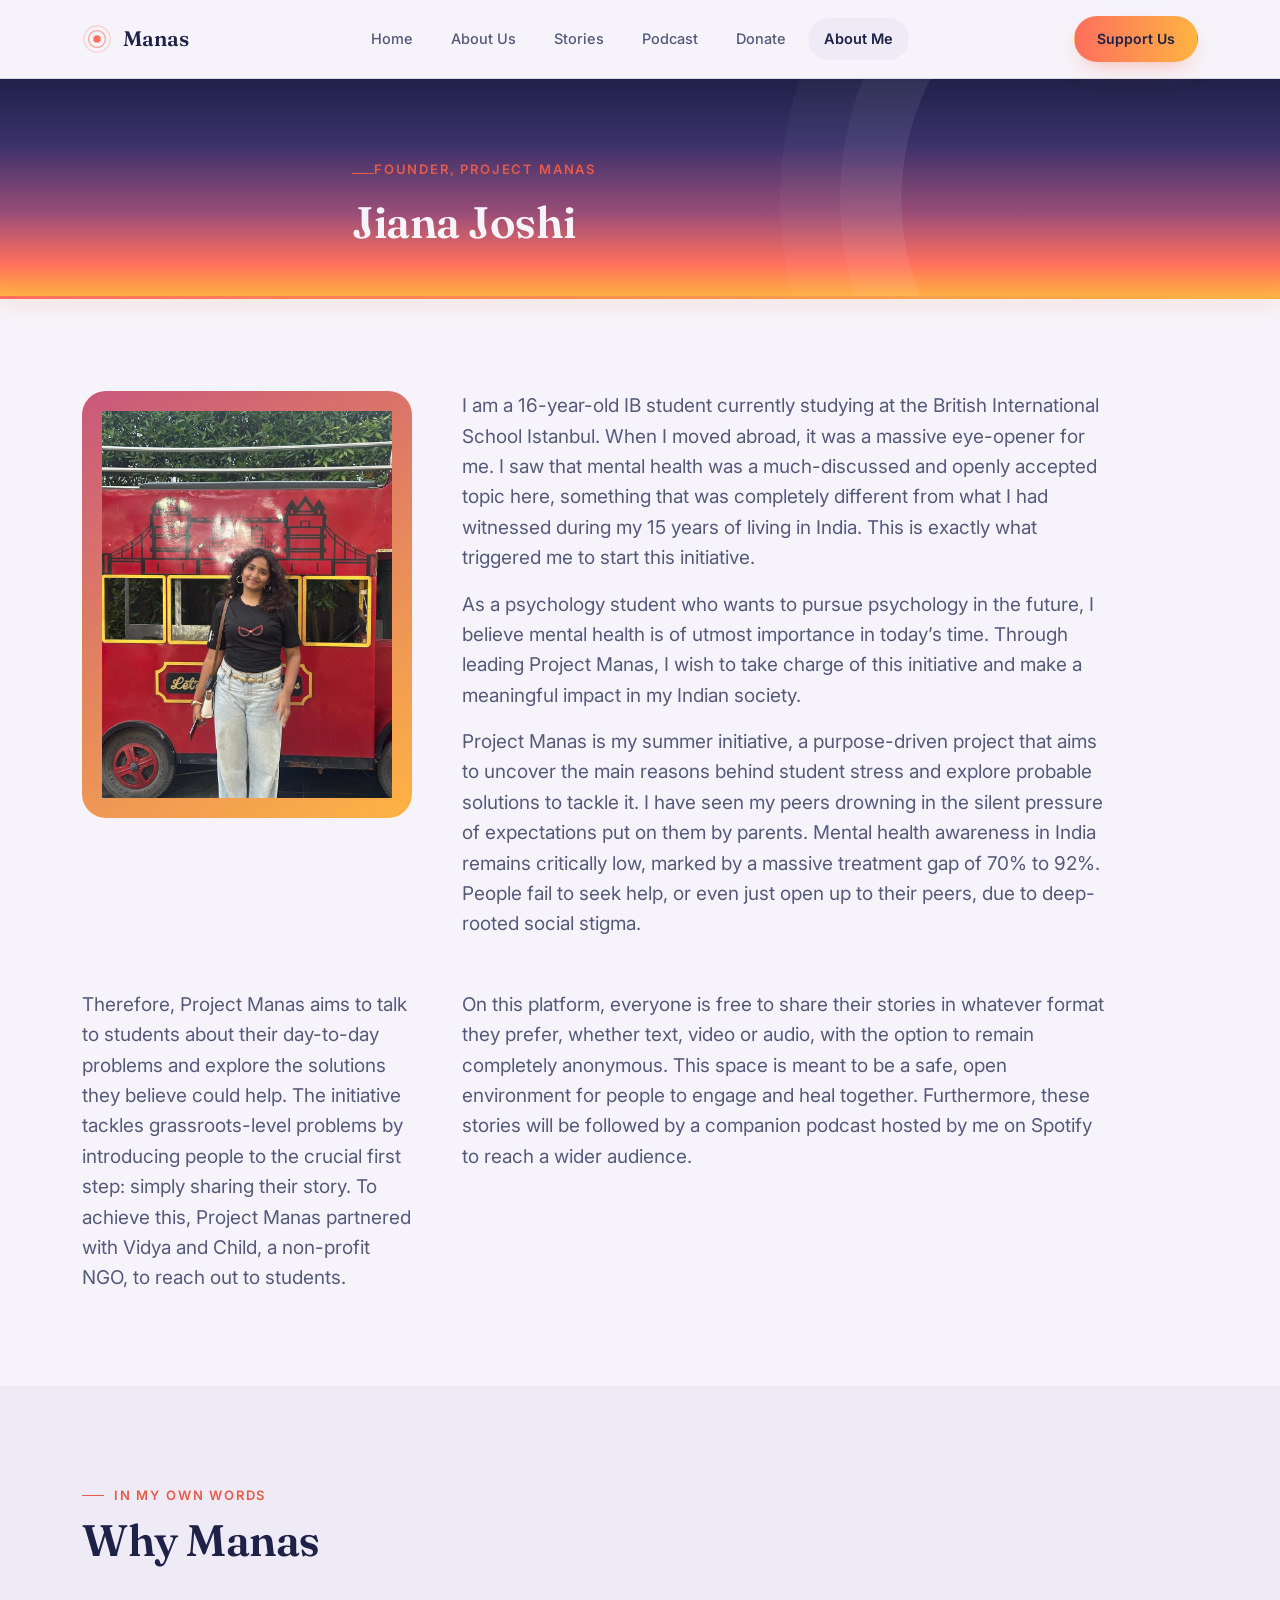
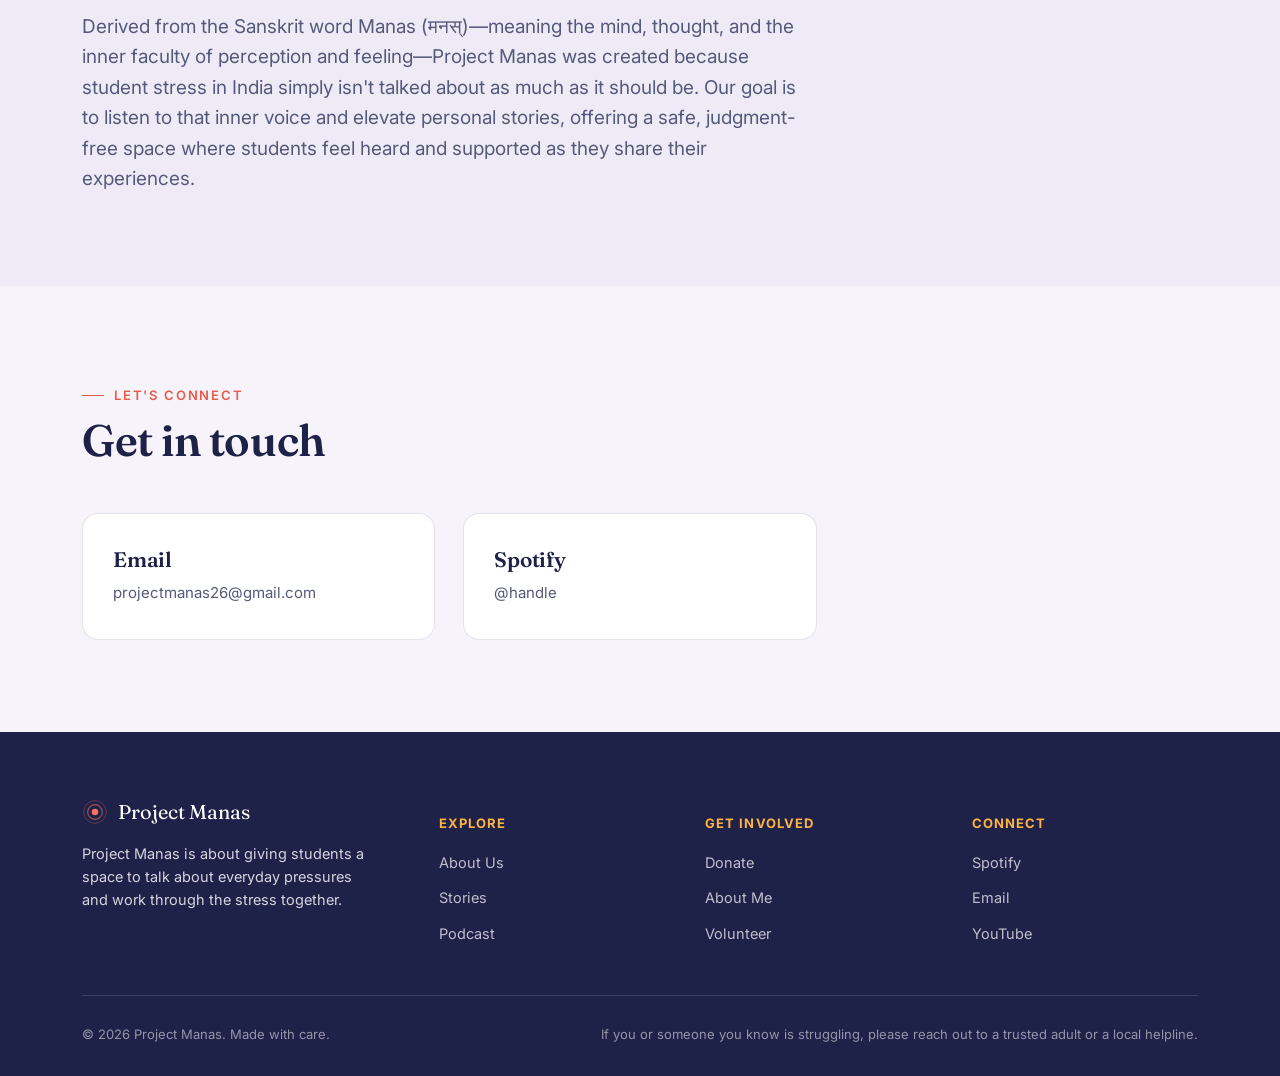
==== about-me.html @ 2f0c76f5 "Refactor about-me.html for better readability Reorganize content and improve clarity of Project Mana" ====
<!doctype html>
<html lang="en">
<head>
<meta charset="UTF-8">
<meta name="viewport" content="width=device-width, initial-scale=1.0">
<title>About Me — Project Manas</title>
<link rel="preconnect" href="https://fonts.googleapis.com">
<link rel="preconnect" href="https://fonts.gstatic.com" crossorigin>
<link href="https://fonts.googleapis.com/css2?family=Fraunces:ital,opsz,wght@0,9..144,400;0,9..144,600;1,9..144,500&family=Inter:wght@400;500;600;700&display=swap" rel="stylesheet">
<link rel="stylesheet" href="style.css">
</head>
<body>

<header class="site-nav">
  <div class="container">
    <a href="index.html" class="brand">
      <svg class="mark" viewBox="0 0 32 32" fill="none" xmlns="http://www.w3.org/2000/svg" aria-hidden="true">
        <circle cx="16" cy="16" r="4" fill="url(#g-nav)"/>
        <circle cx="16" cy="16" r="9" stroke="url(#g-nav)" stroke-width="1.4" opacity="0.6"/>
        <circle cx="16" cy="16" r="14" stroke="url(#g-nav)" stroke-width="1.2" opacity="0.3"/>
        <defs><linearGradient id="g-nav" x1="0" y1="0" x2="32" y2="32">
          <stop stop-color="#FF6F5E"/><stop offset="1" stop-color="#FFB343"/>
        </linearGradient></defs>
      </svg>
      Manas
    </a>
    <nav aria-label="Primary">
      <ul class="nav-links">
        <li><a href="index.html">Home</a></li>
        <li><a href="about-us.html">About Us</a></li>
        <li><a href="stories.html">Stories</a></li>
        <li><a href="podcast.html">Podcast</a></li>
        <li><a href="donate.html">Donate</a></li>
        <li><a href="about-me.html" class="active">About Me</a></li>
      </ul>
    </nav>
    <div class="nav-cta">
      <a href="donate.html" class="btn btn-primary">Support Us</a>
      <button class="nav-toggle" aria-label="Toggle menu" aria-expanded="false"><span></span></button>
    </div>
  </div>
</header>

<section class="hero page-hero">
  <div class="container hero-inner">
    <span class="eyebrow">Founder, Project Manas</span>
    <h2>Jiana Joshi</h2>
  </div>
</section>
<div class="horizon glow"></div>

<section class="section">
  <div class="container">
   <div class="person">

  <div class="person-photo">
    <img class="profile-photo" src="Profilepic.jpeg" alt="Jiana Joshi">
  </div>

  <div class="person-intro">

    <p class="lede">
      I am a 16-year-old IB student currently studying at the British International School Istanbul. When I moved abroad, it was a massive eye-opener for me. I saw that mental health was a much-discussed and openly accepted topic here, something that was completely different from what I had witnessed during my 15 years of living in India. This is exactly what triggered me to start this initiative.
    </p>

    <p class="lede mt-16">
      As a psychology student who wants to pursue psychology in the future, I believe mental health is of utmost importance in today’s time. Through leading Project Manas, I wish to take charge of this initiative and make a meaningful impact in my Indian society.
    </p>

    <p class="lede mt-16">
      Project Manas is my summer initiative, a purpose-driven project that aims to uncover the main reasons behind student stress and explore probable solutions to tackle it. I have seen my peers drowning in the silent pressure of expectations put on them by parents. Mental health awareness in India remains critically low, marked by a massive treatment gap of 70% to 92%. People fail to seek help, or even just open up to their peers, due to deep-rooted social stigma.
    </p>

  </div>

  <p class="lede person-full">
    Therefore, Project Manas aims to talk to students about their day-to-day problems and explore the solutions they believe could help. The initiative tackles grassroots-level problems by introducing people to the crucial first step: simply sharing their story. To achieve this, Project Manas partnered with Vidya and Child, a non-profit NGO, to reach out to students.
  </p>

  <p class="lede person-full">
    On this platform, everyone is free to share their stories in whatever format they prefer, whether text, video or audio, with the option to remain completely anonymous. This space is meant to be a safe, open environment for people to engage and heal together. Furthermore, these stories will be followed by a companion podcast hosted by me on Spotify to reach a wider audience.
  </p>

</div>
    </div>
  </div>
</section>

<section class="section on-panel">
  <div class="container">
    <div class="section-head">
      <div>
        <span class="eyebrow">in my own words</span>
        <h2 class="mt-8">Why Manas</h2>
      </div>
    </div>
    <div class="quote-block" style="text-align:left; max-width:100%;">
      <p class="lede max-60">
        <!-- CONTENT --> Derived from the Sanskrit word Manas (मनस्)—meaning the mind, thought, and the inner faculty of perception and feeling—Project Manas was created because student stress in India simply isn't talked about as much as it should be. Our goal is to listen to that inner voice and elevate personal stories, offering a safe, judgment-free space where students feel heard and supported as they share their experiences. 
      </p>
     
    </div>
  </div>
</section>

<section class="section">
  <div class="container">
    <div class="section-head">
      <div>
        <span class="eyebrow">let's connect</span>
        <h2 class="mt-8">Get in touch</h2>
      </div>
    </div>
    <div class="grid-3">
      <a href="#" class="pillar">
        <h3>Email</h3>
        <p class="mt-8" style="color:var(--text-soft);"><!-- CONTENT --> projectmanas26@gmail.com</p>
      </a>
      <a href="#" class="pillar">
        <h3>Spotify</h3>
        <p class="mt-8" style="color:var(--text-soft);"><!-- CONTENT --> @handle</p>
      </a>
     
    </div>
  </div>
</section>

<footer class="site-footer">
  <div class="container">
    <div class="footer-top">
      <div>
        <div class="footer-brand">
          <svg class="mark" viewBox="0 0 32 32" fill="none" xmlns="http://www.w3.org/2000/svg" aria-hidden="true" width="26" height="26">
            <circle cx="16" cy="16" r="4" fill="url(#g-foot)"/>
            <circle cx="16" cy="16" r="9" stroke="url(#g-foot)" stroke-width="1.4" opacity="0.6"/>
            <circle cx="16" cy="16" r="14" stroke="url(#g-foot)" stroke-width="1.2" opacity="0.3"/>
            <defs><linearGradient id="g-foot" x1="0" y1="0" x2="32" y2="32">
              <stop stop-color="#FF6F5E"/><stop offset="1" stop-color="#FFB343"/>
            </linearGradient></defs>
          </svg>
          Project Manas
        </div>
        <p style="max-width:32ch; font-size:14.5px;"><!-- CONTENT --> Project Manas is about giving students a space to talk about everyday pressures and work through the stress together.</p>
      </div>
      <div class="footer-col">
        <h4>Explore</h4>
        <ul>
          <li><a href="about-us.html">About Us</a></li>
          <li><a href="stories.html">Stories</a></li>
          <li><a href="podcast.html">Podcast</a></li>
        </ul>
      </div>
      <div class="footer-col">
        <h4>Get Involved</h4>
        <ul>
          <li><a href="donate.html">Donate</a></li>
          <li><a href="about-me.html">About Me</a></li>
          <li><a href="#">Volunteer</a></li>
        </ul>
      </div>
      <div class="footer-col">
        <h4>Connect</h4>
        <ul>
          <li><a href="#">Spotify</a></li>
          <li><a href="#">Email</a></li>
          <li><a href="#">YouTube</a></li>
        </ul>
      </div>
    </div>
    <div class="footer-bottom">
      <span>© 2026 Project Manas. Made with care.</span>
      <span>If you or someone you know is struggling, please reach out to a trusted adult or a local helpline.</span>
    </div>
  </div>
</footer>

<script src="script.js"></script>
</body>
</html>
---- style.css ----
/* ==========================================================================
   PROJECT MANAS — design system
   Concept: "the horizon line" — a mind's journey from a quiet, dark night
   (stigma, struggle, silence) into a warm sunrise (awareness, community,
   hope). The gradient that runs through the hero, dividers and buttons is
   the one signature element carried across every page.
   ========================================================================== */

:root{
  /* ---- color: night → dawn ---- */
  --ink:        #1E2148;   /* deep indigo — dark sections, primary text */
  --ink-2:      #322A5E;   /* indigo-violet — gradient midpoint */
  --ink-soft:   #57598090; /* not used directly, kept for reference */
  --text-soft:  #55597A;   /* muted body text on light bg */
  --paper:      #F6F4FA;   /* pale lavender-white — main background */
  --paper-dim:  #EFEBF6;   /* slightly deeper panel background */
  --coral:      #FF6F5E;   /* sunrise coral — primary accent / CTA */
  --coral-dark: #E85A4A;
  --gold:       #FFB343;   /* sunrise gold — secondary accent */
  --rose:       #C9587B;   /* gradient midpoint between violet and coral */
  --sage:       #5F8F6D;   /* growth green — tags, quiet success accents */
  --sage-soft:  #E4EEE6;
  --line:       rgba(30,33,72,0.12);
  --line-dark:  rgba(255,255,255,0.14);

  --dawn-gradient: linear-gradient(180deg, #1E2148 0%, #3B316A 30%, #9A4E77 62%, #FF6F5E 85%, #FFB343 100%);
  --dawn-gradient-h: linear-gradient(90deg, #FF6F5E 0%, #FFB343 100%);
  --dawn-gradient-h-soft: linear-gradient(90deg, rgba(255,111,94,.55), rgba(255,179,67,.55));

  /* ---- type ---- */
  --font-display: "Fraunces", "Iowan Old Style", Georgia, serif;
  --font-body: "Inter", -apple-system, BlinkMacSystemFont, "Segoe UI", sans-serif;

  /* ---- layout ---- */
  --container: 1180px;
  --radius-lg: 24px;
  --radius-md: 16px;
  --radius-sm: 10px;
  --radius-pill: 999px;
}

*, *::before, *::after{ box-sizing: border-box; }

html{ scroll-behavior: smooth; }
@media (prefers-reduced-motion: reduce){
  html{ scroll-behavior: auto; }
  *, *::before, *::after{ animation-duration: 0.001ms !important; animation-iteration-count: 1 !important; transition-duration: 0.001ms !important; }
}

body{
  margin: 0;
  font-family: var(--font-body);
  color: var(--ink);
  background: var(--paper);
  -webkit-font-smoothing: antialiased;
  line-height: 1.6;
}

img{ max-width: 100%; display: block; }

a{ color: inherit; text-decoration: none; }

::selection{ background: var(--coral); color: white; }

:focus-visible{
  outline: 2.5px solid var(--coral);
  outline-offset: 3px;
  border-radius: 4px;
}

.container{
  max-width: var(--container);
  margin: 0 auto;
  padding: 0 32px;
}

.eyebrow{
  display: inline-flex;
  align-items: center;
  gap: 10px;
  font-size: 13px;
  letter-spacing: 0.14em;
  text-transform: uppercase;
  font-weight: 600;
  color: var(--coral-dark);
}
.eyebrow::before{
  content: "";
  width: 22px; height: 1px;
  background: var(--coral-dark);
  display: inline-block;
}
.on-dark .eyebrow{ color: var(--gold); }
.on-dark .eyebrow::before{ background: var(--gold); }

h1, h2, h3{
  font-family: var(--font-display);
  font-weight: 600;
  line-height: 1.1;
  margin: 0;
  letter-spacing: -0.01em;
}

h1{ font-size: clamp(40px, 6vw, 76px); }
h2{ font-size: clamp(28px, 3.6vw, 44px); }
h3{ font-size: 21px; }

p{ margin: 0; }

.lede{
  font-size: 19px;
  color: var(--text-soft);
  max-width: 54ch;
}
.on-dark .lede{ color: rgba(246,244,250,0.82); }

/* ---- buttons ---- */
.btn{
  display: inline-flex;
  align-items: center;
  gap: 10px;
  padding: 15px 28px;
  border-radius: var(--radius-pill);
  font-weight: 600;
  font-size: 15px;
  border: 1.5px solid transparent;
  cursor: pointer;
  transition: transform .18s ease, box-shadow .18s ease, background .18s ease, border-color .18s ease;
  white-space: nowrap;
}
.btn:hover{ transform: translateY(-2px); }

.btn-primary{
  background: var(--dawn-gradient-h);
  color: #1E2148;
  box-shadow: 0 10px 24px -10px rgba(255,111,94,0.55);
}
.btn-primary:hover{ box-shadow: 0 14px 30px -10px rgba(255,111,94,0.7); }

.btn-outline{
  border-color: var(--line);
  color: var(--ink);
  background: transparent;
}
.btn-outline:hover{ border-color: var(--coral-dark); }

.on-dark .btn-outline{
  border-color: var(--line-dark);
  color: var(--paper);
}
.on-dark .btn-outline:hover{ border-color: var(--gold); }

/* ==========================================================================
   NAV
   ========================================================================== */
.site-nav{
  position: sticky;
  top: 0;
  z-index: 100;
  background: rgba(246,244,250,0.82);
  backdrop-filter: blur(14px);
  -webkit-backdrop-filter: blur(14px);
  border-bottom: 1px solid var(--line);
}
.site-nav .container{
  display: flex;
  align-items: center;
  justify-content: space-between;
  height: 78px;
}
.brand{
  display: flex;
  align-items: center;
  gap: 11px;
  font-family: var(--font-display);
  font-weight: 600;
  font-size: 21px;
  color: var(--ink);
}
.brand .mark{ width: 30px; height: 30px; flex-shrink: 0; }

.nav-links{
  display: flex;
  align-items: center;
  gap: 6px;
  list-style: none;
  margin: 0; padding: 0;
}
.nav-links a{
  display: inline-block;
  padding: 9px 16px;
  border-radius: var(--radius-pill);
  font-size: 14.5px;
  font-weight: 500;
  color: var(--text-soft);
  transition: color .15s ease, background .15s ease;
}
.nav-links a:hover{ color: var(--ink); background: var(--paper-dim); }
.nav-links a.active{ color: var(--ink); background: var(--paper-dim); font-weight: 600; }

.nav-cta{ display: flex; align-items: center; gap: 14px; }
.nav-cta .btn{ padding: 11px 22px; font-size: 14px; }

.nav-toggle{
  display: none;
  background: none; border: none; cursor: pointer;
  width: 40px; height: 40px;
  align-items: center; justify-content: center;
}
.nav-toggle span, .nav-toggle span::before, .nav-toggle span::after{
  content: ""; display: block; width: 22px; height: 2px; background: var(--ink);
  position: relative; transition: transform .2s ease, opacity .2s ease;
}
.nav-toggle span::before{ position: absolute; top: -7px; }
.nav-toggle span::after{ position: absolute; top: 7px; }

@media (max-width: 900px){
  .nav-links{
    position: fixed; inset: 78px 0 0 0;
    background: var(--paper);
    flex-direction: column;
    align-items: stretch;
    padding: 18px 24px;
    gap: 2px;
    transform: translateY(-8px);
    opacity: 0;
    pointer-events: none;
    transition: opacity .2s ease, transform .2s ease;
  }
  .nav-links a{ padding: 14px 12px; font-size: 17px; border-radius: var(--radius-sm); }
  .site-nav.open .nav-links{ opacity: 1; transform: translateY(0); pointer-events: auto; }
  .nav-toggle{ display: flex; }
  .nav-cta .btn-outline{ display: none; }
}

/* ==========================================================================
   HERO
   ========================================================================== */
.hero{
  position: relative;
  background: var(--dawn-gradient);
  color: var(--paper);
  overflow: hidden;
  padding: 110px 0 90px;
}
.hero::after{
  /* subtle static "ripple" rings, echoing the logo mark */
  content: "";
  position: absolute;
  right: -140px; top: -140px;
  width: 520px; height: 520px;
  border-radius: 50%;
  border: 1px solid rgba(255,255,255,0.10);
  box-shadow: 0 0 0 60px rgba(255,255,255,0.045), 0 0 0 120px rgba(255,255,255,0.03);
  pointer-events: none;
}
.hero-inner{
  position: relative;
  z-index: 1;
  display: grid;
  gap: 26px;
  max-width: 720px;
}
.hero h1{ color: white; }
.hero .lede{ color: rgba(246,244,250,0.86); }
.hero-cta{ display: flex; gap: 14px; flex-wrap: wrap; margin-top: 8px; }

.page-hero{
  padding: 76px 0 80px;
}
.page-hero .hero-inner{ max-width: 640px; gap: 18px; }

/* ---- horizon divider: the signature element ---- */
.horizon{
  height: 3px;
  width: 100%;
  background: var(--dawn-gradient-h);
  border: none;
  margin: 0;
  position: relative;
}
.horizon.glow{
  box-shadow: 0 0 22px 1px rgba(255,143,84,0.55);
  animation: horizon-breathe 6s ease-in-out infinite;
}
@keyframes horizon-breathe{
  0%, 100%{ opacity: 0.75; }
  50%{ opacity: 1; }
}

/* ==========================================================================
   SECTIONS
   ========================================================================== */
.section{ padding: 92px 0; }
.section-tight{ padding: 64px 0; }
.section.on-panel{ background: var(--paper-dim); }
.section.on-dark{ background: var(--ink); color: var(--paper); }

.section-head{
  display: flex;
  justify-content: space-between;
  align-items: flex-end;
  gap: 24px;
  margin-bottom: 48px;
  flex-wrap: wrap;
}
.section-head h2{ margin-top: 10px; }

/* ---- pillar / value cards ---- */
.grid-3{
  display: grid;
  grid-template-columns: repeat(3, 1fr);
  gap: 28px;
}
.grid-2{
  display: grid;
  grid-template-columns: repeat(2, 1fr);
  gap: 28px;
}
@media (max-width: 860px){
  .grid-3, .grid-2{ grid-template-columns: 1fr; }
}

.pillar{
  padding: 34px 30px;
  border-radius: var(--radius-md);
  background: white;
  border: 1px solid var(--line);
  transition: transform .2s ease, box-shadow .2s ease;
}
.pillar:hover{ transform: translateY(-4px); box-shadow: 0 20px 40px -24px rgba(30,33,72,0.25); }
.pillar .icon{ width: 40px; height: 40px; margin-bottom: 18px; }
.pillar h3{ margin-bottom: 10px; }
.pillar p{ color: var(--text-soft); font-size: 15px; }

/* ---- generic content card (stories / podcast episodes / donate tiers) ---- */
.card{
  background: white;
  border: 1px solid var(--line);
  border-radius: var(--radius-md);
  overflow: hidden;
  display: flex;
  flex-direction: column;
  transition: transform .2s ease, box-shadow .2s ease;
}
.card:hover{ transform: translateY(-4px); box-shadow: 0 24px 44px -26px rgba(30,33,72,0.28); }
.card-media{
  aspect-ratio: 4/3;
  background: linear-gradient(135deg, var(--paper-dim), #E4DEF2);
  display: flex; align-items: center; justify-content: center;
  color: var(--text-soft); font-size: 13px;
}
.card-media iframe {
    width: 100%;
    height: 100%;
    border: 0;
}
.card-body{ padding: 24px 24px 26px; display: flex; flex-direction: column; gap: 12px; flex: 1; }
.tag{
  display: inline-flex;
  align-self: flex-start;
  font-size: 12px;
  font-weight: 600;
  letter-spacing: 0.04em;
  padding: 5px 12px;
  border-radius: var(--radius-pill);
  background: var(--sage-soft);
  color: var(--sage);
}
.card h3{ font-size: 19px; }
.card p{ color: var(--text-soft); font-size: 14.5px; }
.card-foot{ margin-top: auto; display: flex; align-items: center; justify-content: space-between; font-size: 13.5px; color: var(--text-soft); padding-top: 6px; }

.cards-grid{ display: grid; grid-template-columns: repeat(3, 1fr); gap: 26px; }
@media (max-width: 980px){ .cards-grid{ grid-template-columns: repeat(2, 1fr); } }
@media (max-width: 640px){ .cards-grid{ grid-template-columns: 1fr; } }

/* ---- quote block ---- */
.quote-block{
  max-width: 780px;
  margin: 0 auto;
  text-align: center;
}
.quote-block blockquote{
  font-family: var(--font-display);
  font-style: italic;
  font-weight: 500;
  font-size: clamp(24px, 3vw, 34px);
  line-height: 1.5;
  margin: 0 0 22px;
  color: var(--ink);
}
.on-dark .quote-block blockquote{ color: white; }
.quote-block cite{ font-style: normal; font-size: 14px; color: var(--text-soft); letter-spacing: 0.02em; }
.on-dark .quote-block cite{ color: rgba(246,244,250,0.7); }

/* ---- filter pills (stories / podcast) ---- */
.filters{ display: flex; gap: 10px; flex-wrap: wrap; }
.filter-pill{
  padding: 9px 18px;
  border-radius: var(--radius-pill);
  border: 1.5px solid var(--line);
  background: white;
  font-size: 13.5px;
  font-weight: 600;
  color: var(--text-soft);
  cursor: pointer;
  transition: all .15s ease;
}
.filter-pill.is-active, .filter-pill:hover{
  border-color: var(--coral-dark);
  color: var(--coral-dark);
  background: rgba(255,111,94,0.08);
}

/* ---- donate tiers ---- */
.tier{
  padding: 36px 30px;
  border-radius: var(--radius-lg);
  border: 1.5px solid var(--line);
  background: white;
  display: flex;
  flex-direction: column;
  gap: 16px;
}
.tier.featured{
  border-color: transparent;
  background: var(--ink);
  color: var(--paper);
  position: relative;
}
.tier.featured::before{
  content: "";
  position: absolute; inset: 0;
  border-radius: inherit;
  padding: 1.5px;
  background: var(--dawn-gradient-h);
  -webkit-mask: linear-gradient(#fff 0 0) content-box, linear-gradient(#fff 0 0);
  -webkit-mask-composite: xor;
  mask-composite: exclude;
  pointer-events: none;
}
.tier .amount{ font-family: var(--font-display); font-size: 40px; font-weight: 600; }
.tier ul{ list-style: none; margin: 0; padding: 0; display: grid; gap: 10px; font-size: 14.5px; }
.tier.featured ul{ color: rgba(246,244,250,0.85); }
.tier ul{ color: var(--text-soft); }
.tier li{ display: flex; gap: 10px; align-items: flex-start; }
.tier li svg{ flex-shrink: 0; margin-top: 3px; }

/* ---- podcast player mock ---- */
.player{
  display: flex;
  align-items: center;
  gap: 18px;
  padding: 18px 22px;
  border-radius: var(--radius-md);
  background: var(--ink);
  color: white;
}
.player .play-btn{
  width: 46px; height: 46px; border-radius: 50%;
  background: var(--dawn-gradient-h);
  display: flex; align-items: center; justify-content: center;
  flex-shrink: 0; border: none; cursor: pointer;
}
.player .track{ flex: 1; height: 4px; background: rgba(255,255,255,0.18); border-radius: 4px; overflow: hidden; }
.player .track::after{ content: ""; display: block; width: 32%; height: 100%; background: var(--dawn-gradient-h); }
.player .time{ font-size: 12.5px; color: rgba(255,255,255,0.7); font-variant-numeric: tabular-nums; }

/* ---- simple stat strip ---- */
.stats{
  display: grid;
  grid-template-columns: repeat(4, 1fr);
  gap: 24px;
  text-align: left;
}
@media (max-width: 760px){ .stats{ grid-template-columns: repeat(2, 1fr); } }
.stat .num{ font-family: var(--font-display); font-size: clamp(30px,4vw,44px); color: var(--gold); }
.stat .label{ font-size: 13.5px; color: rgba(246,244,250,0.75); margin-top: 4px; }

/* ---- team / person block (about us + about me) ---- */
.person{
  display: grid;
  grid-template-columns: 330px 1fr;
  gap: 50px;
  align-items: start;
}
@media (max-width: 760px){ .person{ grid-template-columns: 1fr; } }
.person-photo{
  aspect-ratio: 1;
  border-radius: var(--radius-lg);
  background: linear-gradient(150deg, var(--rose), var(--gold));
  display: flex; align-items: center; justify-content: center;
  color: white; font-size: 13px; text-align: center; padding: 20px;
}

.timeline{ display: grid; gap: 0; }
.timeline-item{
  display: grid;
  grid-template-columns: 110px 1px 1fr;
  gap: 28px;
  padding-bottom: 40px;
  position: relative;
}
.timeline-item:last-child{ padding-bottom: 0; }
.timeline-item .when{ font-weight: 600; color: var(--coral-dark); font-size: 14.5px; padding-top: 3px; }
.timeline-item .rule{ background: var(--line); position: relative; }
.timeline-item .rule::before{
  content: "";
  position: absolute; top: 3px; left: 50%; transform: translateX(-50%);
  width: 9px; height: 9px; border-radius: 50%;
  background: var(--dawn-gradient-h);
}
.timeline-item:last-child .rule{ background: linear-gradient(var(--line), transparent); }
.timeline-item h3{ margin-bottom: 8px; }
.timeline-item p{ color: var(--text-soft); font-size: 15px; max-width: 56ch; }
@media (max-width: 620px){
  .timeline-item{ grid-template-columns: 70px 1px 1fr; gap: 18px; }
}

/* ---- form (donate / contact-style bits) ---- */
.field-row{ display: grid; grid-template-columns: 1fr 1fr; gap: 16px; }
@media (max-width: 620px){ .field-row{ grid-template-columns: 1fr; } }
label{ display: block; font-size: 13.5px; font-weight: 600; margin-bottom: 7px; color: var(--ink); }
input[type="text"], input[type="email"], input[type="number"], textarea{
  width: 100%;
  padding: 13px 16px;
  border-radius: var(--radius-sm);
  border: 1.5px solid var(--line);
  background: white;
  font-family: var(--font-body);
  font-size: 15px;
  color: var(--ink);
  transition: border-color .15s ease;
}
input:focus, textarea:focus{ border-color: var(--coral-dark); outline: none; }
.amount-toggle{ display: flex; gap: 10px; flex-wrap: wrap; }
.amount-toggle button{
  padding: 12px 20px;
  border-radius: var(--radius-pill);
  border: 1.5px solid var(--line);
  background: white;
  font-weight: 600;
  cursor: pointer;
}
.amount-toggle button.is-active{ background: var(--ink); color: white; border-color: var(--ink); }

/* ==========================================================================
   FOOTER
   ========================================================================== */
.site-footer{
  background: var(--ink);
  color: rgba(246,244,250,0.85);
  padding: 64px 0 32px;
}
.footer-top{
  display: grid;
  grid-template-columns: 1.4fr 1fr 1fr 1fr;
  gap: 40px;
  padding-bottom: 48px;
}
@media (max-width: 760px){ .footer-top{ grid-template-columns: 1fr 1fr; } }
.footer-brand{ display: flex; align-items: center; gap: 10px; font-family: var(--font-display); font-size: 20px; color: white; margin-bottom: 14px; }
.footer-col h4{ font-size: 13px; text-transform: uppercase; letter-spacing: 0.08em; color: var(--gold); margin-bottom: 16px; }
.footer-col ul{ list-style: none; margin: 0; padding: 0; display: grid; gap: 10px; }
.footer-col a{ font-size: 14.5px; color: rgba(246,244,250,0.75); transition: color .15s ease; }
.footer-col a:hover{ color: white; }
.footer-bottom{
  padding-top: 28px;
  border-top: 1px solid var(--line-dark);
  display: flex;
  justify-content: space-between;
  align-items: center;
  flex-wrap: wrap;
  gap: 12px;
  font-size: 13px;
  color: rgba(246,244,250,0.55);
}

/* ---- utility ---- */
.mt-8{ margin-top: 8px; } .mt-16{ margin-top: 16px; } .mt-24{ margin-top: 24px; } .mt-40{ margin-top: 40px; } .mt-56{ margin-top: 56px; }
.center{ text-align: center; margin-left: auto; margin-right: auto; }
.max-60{ max-width: 60ch; }

.video-container {
    width: 100%;
    max-width: 900px;
    margin: 30px auto;
    aspect-ratio: 16 / 9;
    overflow: hidden;
    border-radius: 16px;
}

.video-container iframe {
    width: 100%;
    height: 100%;
    border: 0;
   display: block;
}
.hero-inner .video-container {
    width: 100%;
    max-width: 900px;
    margin: 30px auto;
    aspect-ratio: 16 / 9;
    overflow: hidden;
    border-radius: 16px;
}

.hero-inner .video-container iframe {
    width: 100%;
    height: 100%;
    border: 0;
    display: block;
}
.hero-inner .eyebrow {
    margin-bottom: 10px;
}
/* HOMEPAGE HERO FINAL */
.hero {
    padding: 40px 0 50px !important;
}

.hero-inner {
    max-width: 1180px;
    padding-top: 0 !important;
    gap: 18px;
}

.hero-inner .eyebrow {
    margin-bottom: 0;
}

.hero-inner h1 {
    font-size: clamp(60px, 7vw, 90px);
    line-height: 1;
    margin-bottom: 10px;
}

.hero-inner .video-container {
    width: 100%;
    max-width: 900px;
    margin: 10px auto 0;
    aspect-ratio: 16 / 9;
   overflow: hidden;
    border-radius: 16px;
}

.hero-inner .video-container iframe {
    width: 100%;
    height: 100%;
    border: 0;
    display: block;
}
/* Space above homepage hero eyebrow */
.hero-inner .eyebrow {
    display: inline-block;
    margin-top: 40px;
}
/* ---- textual stories: question / answer styling ---- */

.story-qa{
  display: grid;
  gap: 0;
}

.story-question{
  margin-top: 0;
  margin-bottom: 8px;
  padding-left: 0;
  border-left: none;
}

.story-question p{
  color: var(--coral-dark);
  font-size: 15px;
  line-height: 1.7;
  font-weight: 600;
  margin: 0;
}

.story-answer{
  margin-left: 34px;
  margin-bottom: 28px;
  padding-left: 0;
  border-left: none;
}

.story-answer p{
  color: var(--text-soft);
  font-size: 15px;
  line-height: 1.7;
  font-weight: 400;
  margin: 0;
}
.story-student{
  margin-bottom: 32px;
}

.story-student h3{
  font-family: var(--font-display);
  font-size: 26px;
  line-height: 1.15;
  font-weight: 600;
  color: var(--ink);
  margin: 0 0 5px;
}

.story-student span{
  display: block;
  font-family: var(--font-body);
  font-size: 14px;
  line-height: 1.4;
  font-weight: 700;
  color: var(--text-soft);

}
.story-top{
  text-align: center;
  margin-top: 10px;
  padding-top: 20px;
}

.story-top a{
  color: var(--coral-dark);
  font-size: 14px;
  font-weight: 600;
}

.story-top a:hover{
  color: var(--ink);
}
.story-text{
  margin-bottom: 85px;
}
/* ---- Mobile refinement ---- */

@media (max-width: 600px){

  .story-text{
    margin-bottom: 65px;
  }

  .story-student{
    margin-bottom: 26px;
  }

  .story-student h3{
    font-size: 23px;
  }

  .story-student span{
    font-size: 13px;
  }

  .story-question p,
  .story-answer p{
    font-size: 15px;
    line-height: 1.65;
  }

  .story-answer{
    margin-left: 22px;
    margin-bottom: 25px;
  }

}
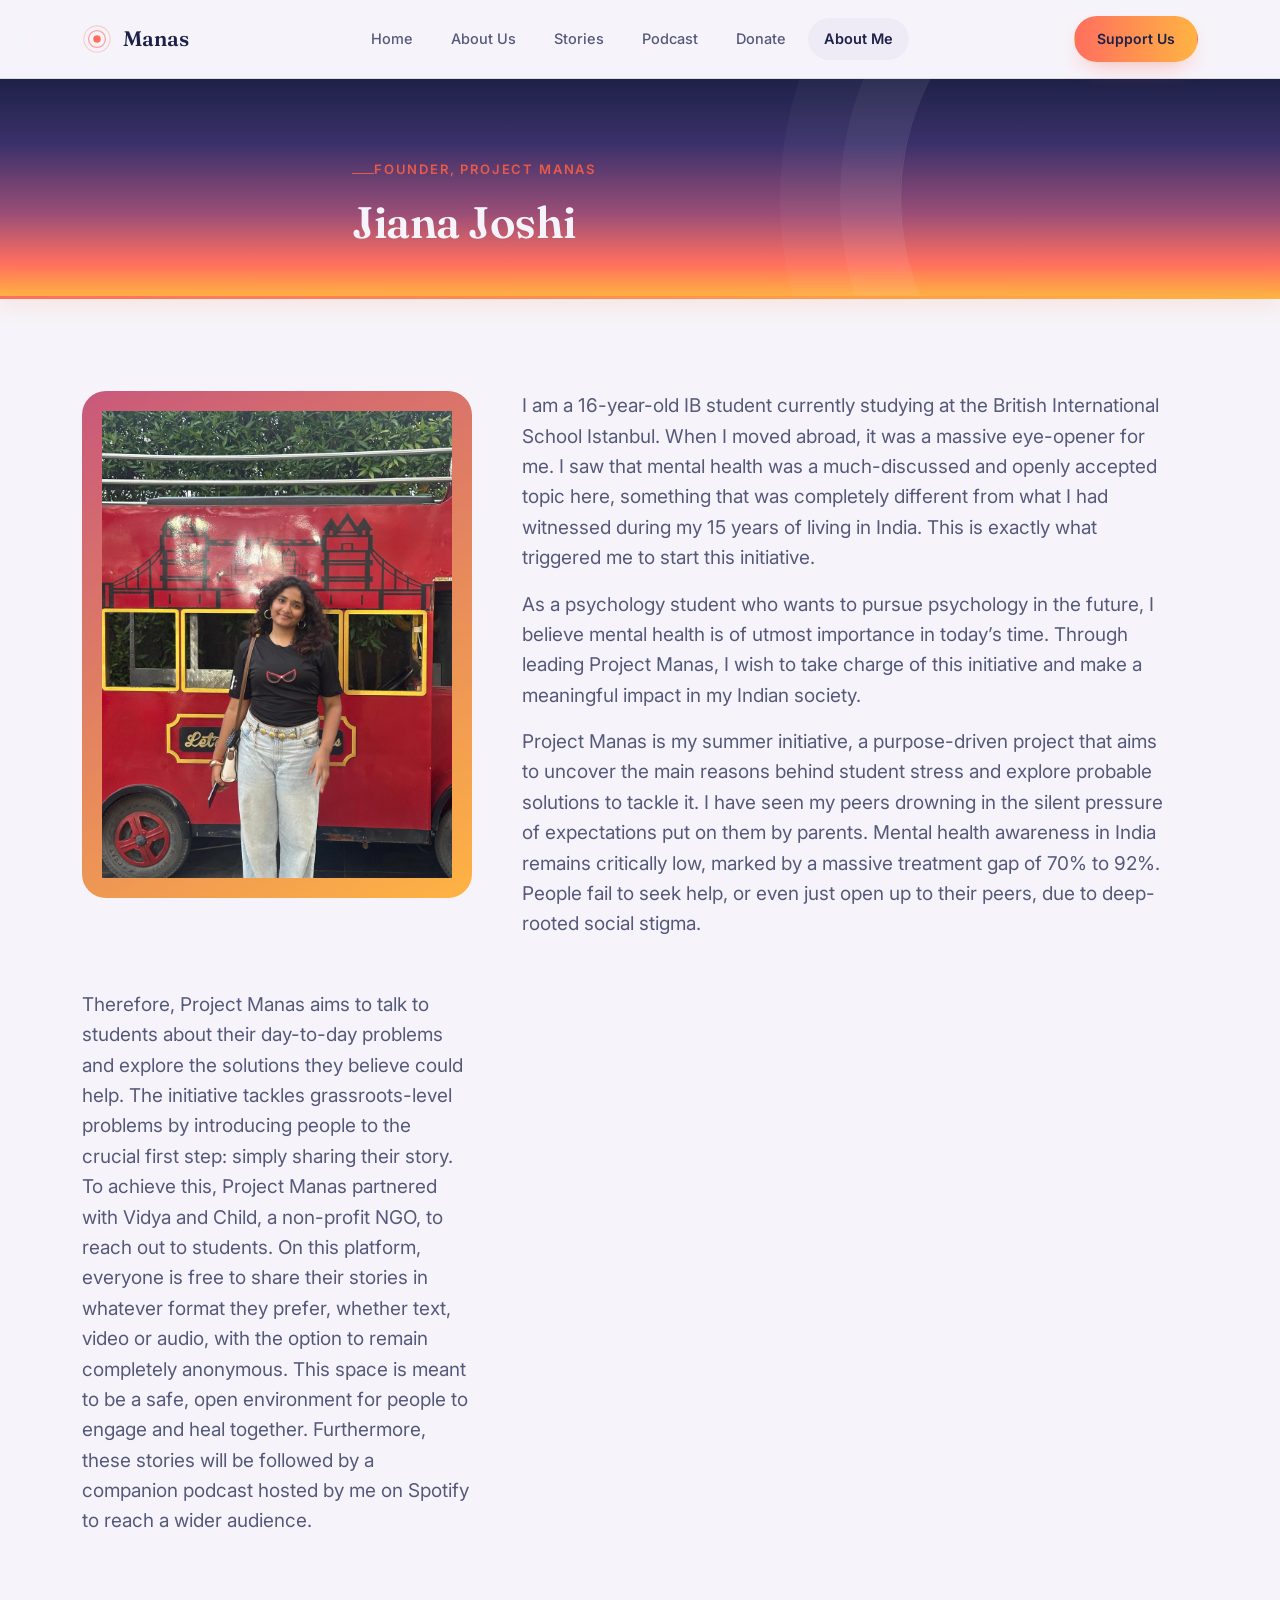
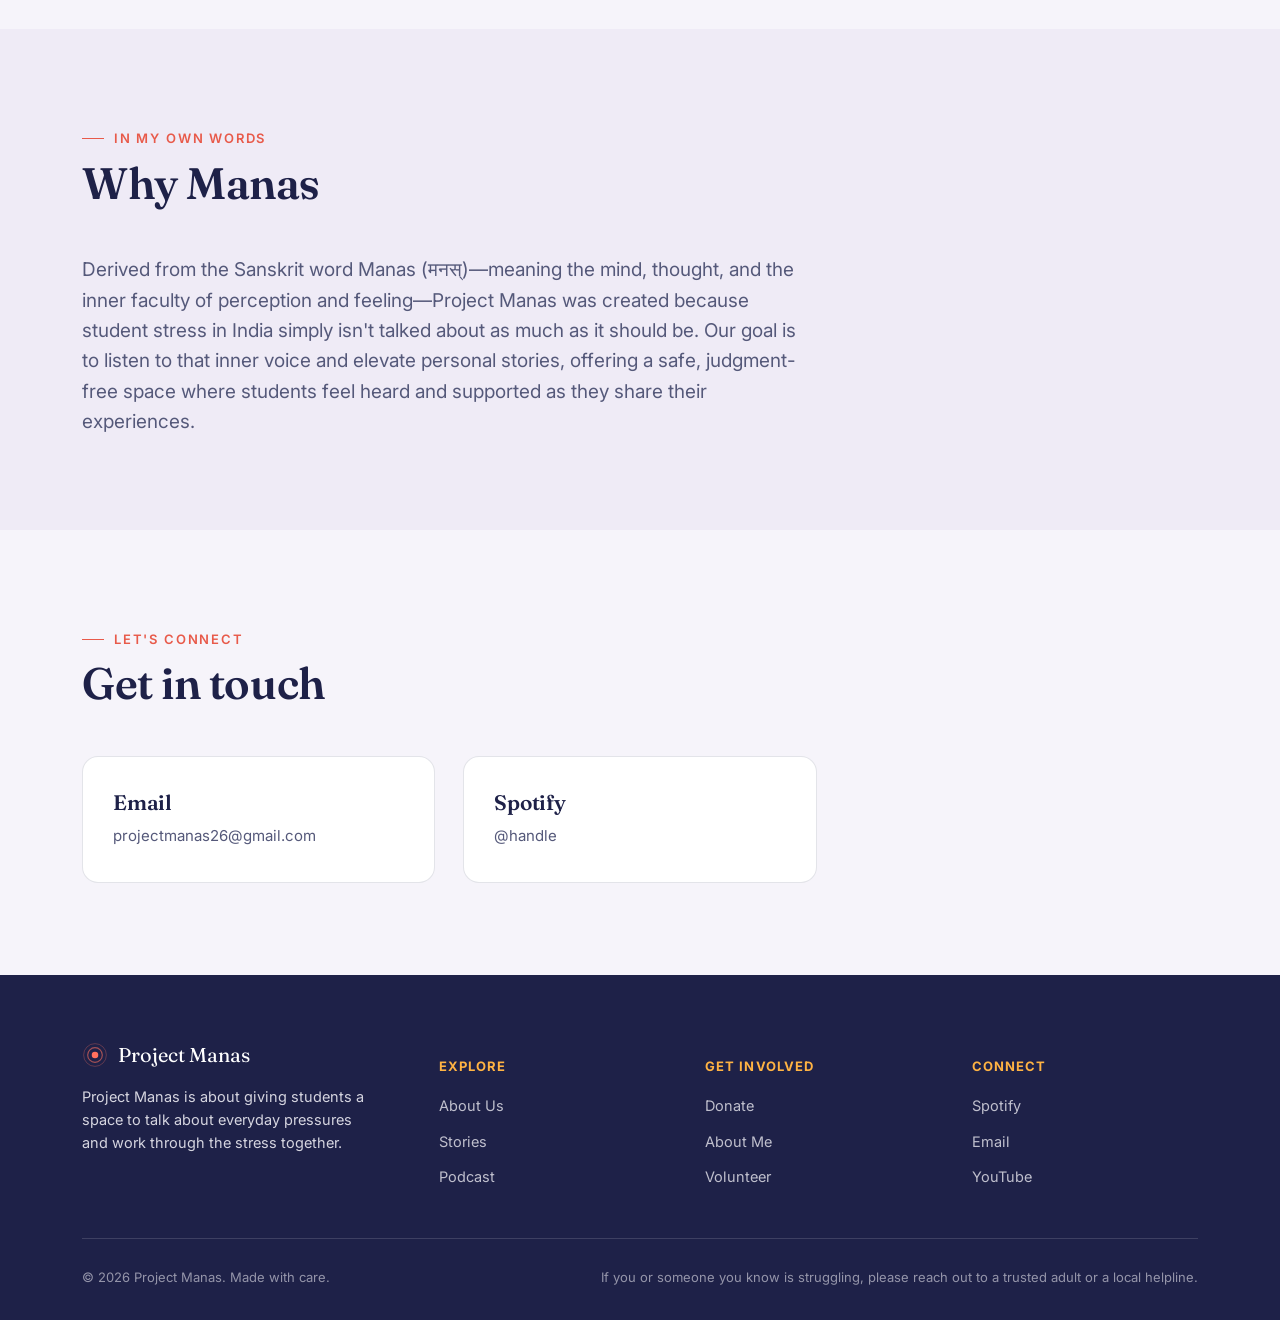
==== commit 5830fff6: "Refactor about-me.html to streamline content Removed redundant paragraph about Project Manas." ====
--- a/about-me.html
+++ b/about-me.html
@@ -75,9 +75,6 @@
 
   <p class="lede person-full">
     Therefore, Project Manas aims to talk to students about their day-to-day problems and explore the solutions they believe could help. The initiative tackles grassroots-level problems by introducing people to the crucial first step: simply sharing their story. To achieve this, Project Manas partnered with Vidya and Child, a non-profit NGO, to reach out to students.
-  </p>
-
-  <p class="lede person-full">
     On this platform, everyone is free to share their stories in whatever format they prefer, whether text, video or audio, with the option to remain completely anonymous. This space is meant to be a safe, open environment for people to engage and heal together. Furthermore, these stories will be followed by a companion podcast hosted by me on Spotify to reach a wider audience.
   </p>
 
--- a/style.css
+++ b/style.css
@@ -481,7 +481,7 @@
 /* ---- team / person block (about us + about me) ---- */
 .person{
   display: grid;
-  grid-template-columns: 330px 1fr;
+  grid-template-columns: 390px 1fr;
   gap: 50px;
   align-items: start;
 }
@@ -762,5 +762,11 @@
     margin-left: 22px;
     margin-bottom: 25px;
   }
-
+/* About Me — full-width concluding paragraphs */
+
+.person-full{
+  grid-column: 1 / -1;
+  max-width: none;
+  margin-top: 8px;
+}
 }   
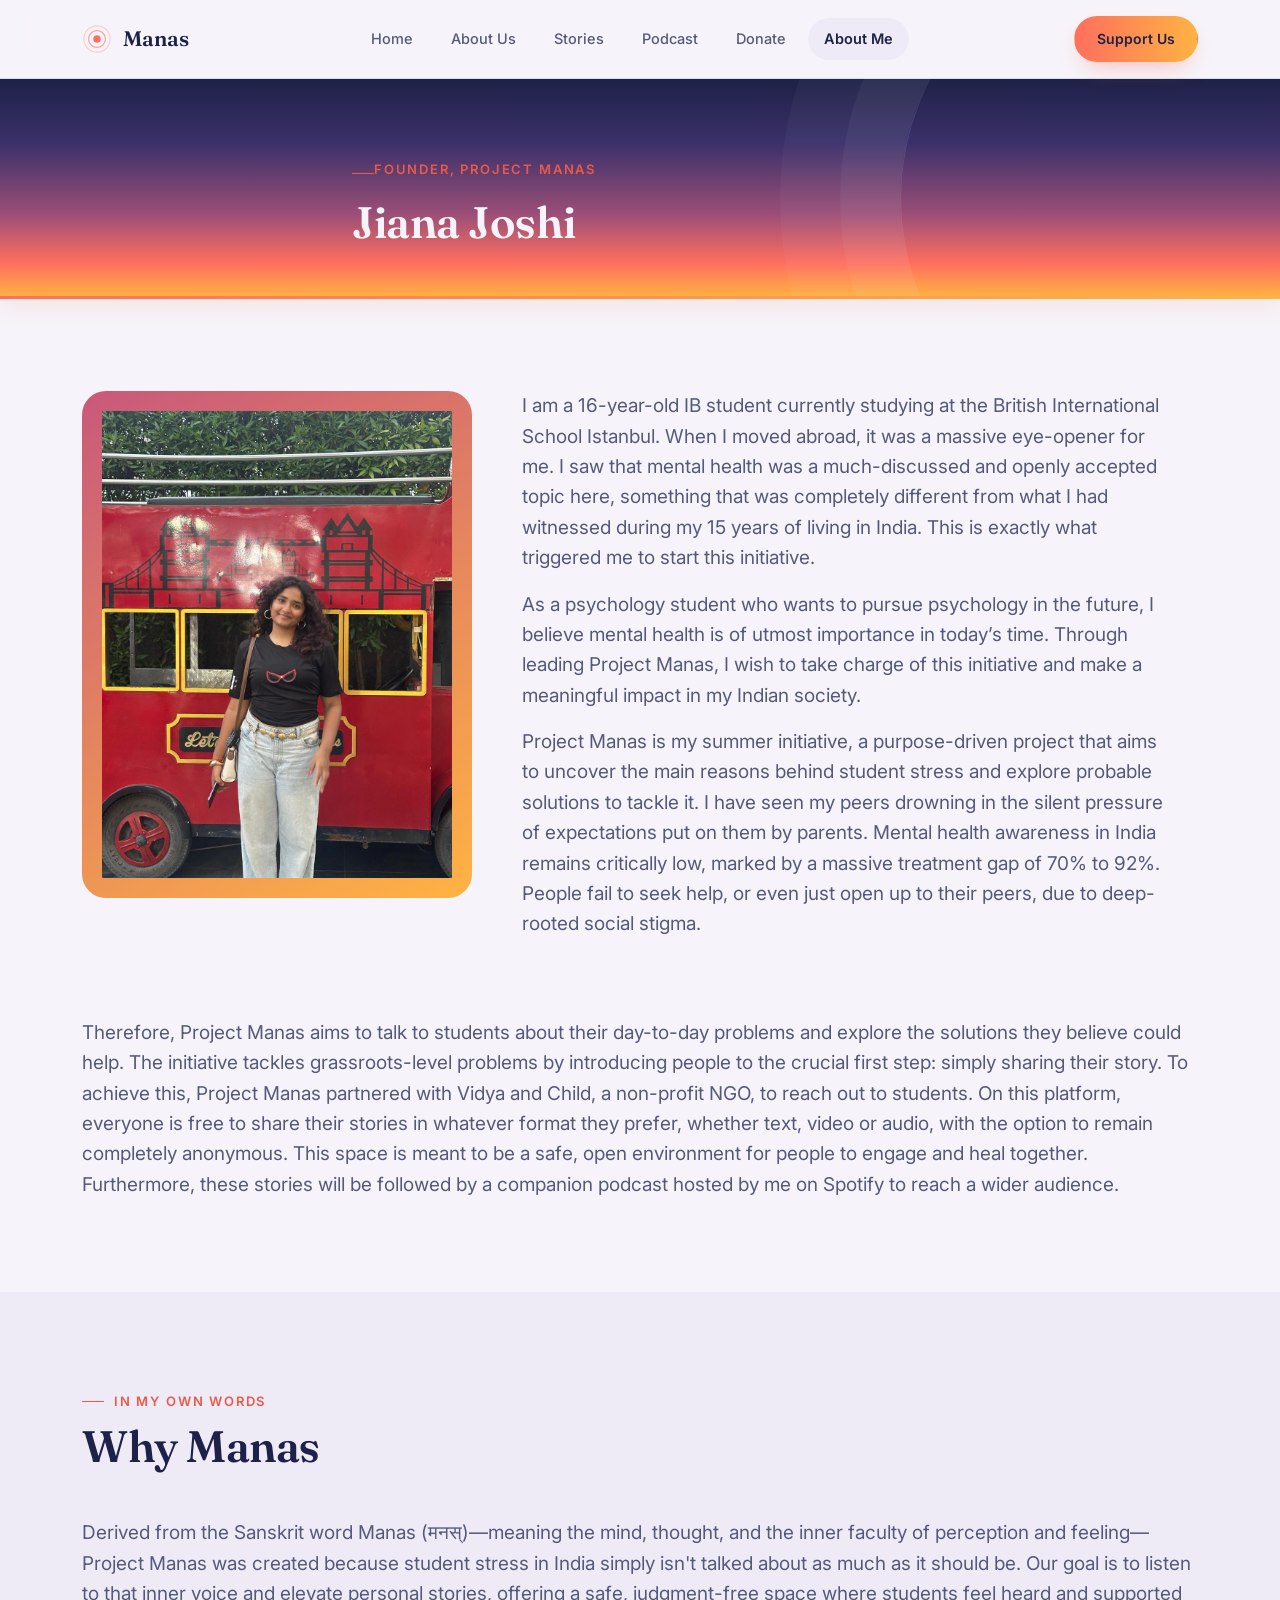
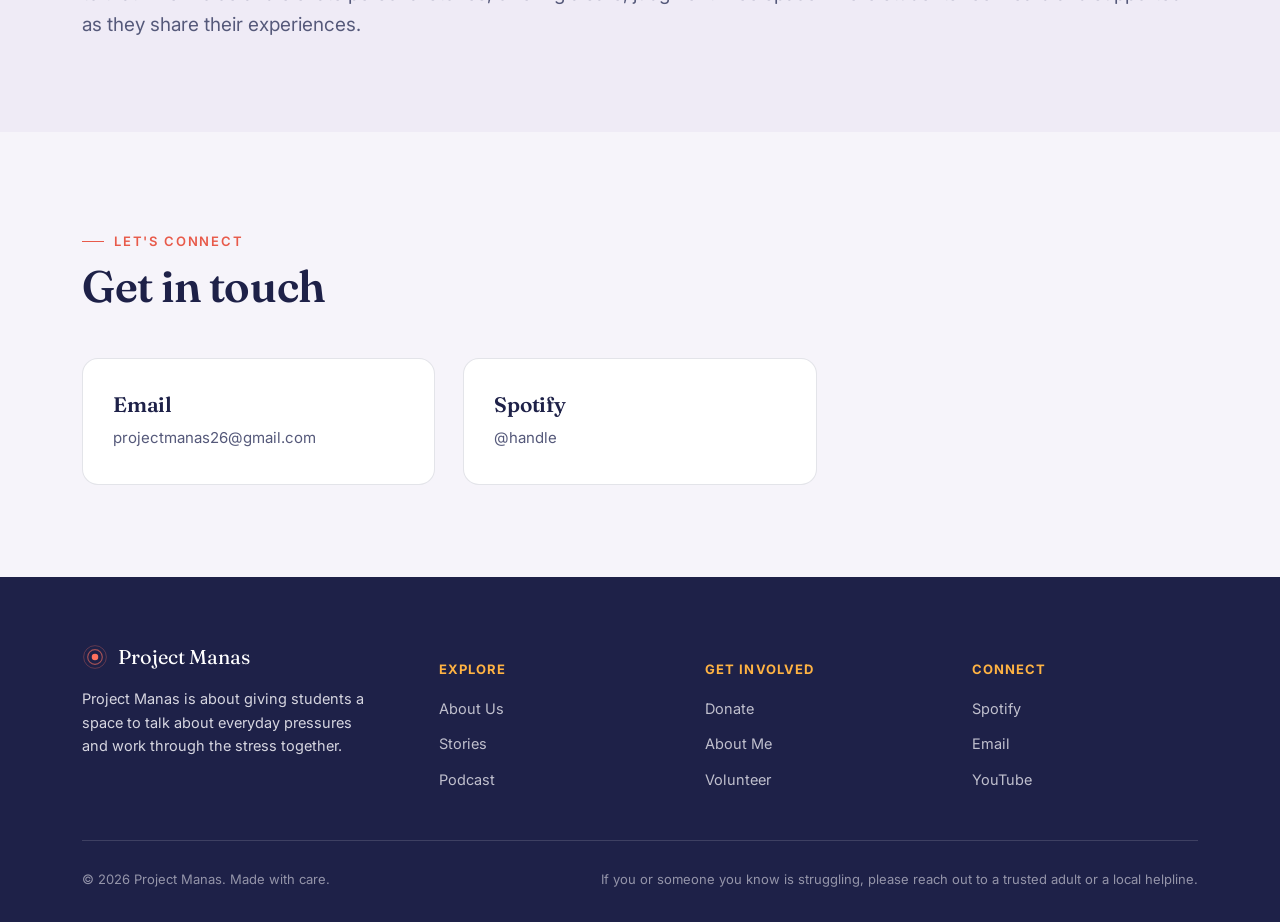
==== commit e2088e4d: "Update about-me.html" ====
--- a/about-me.html
+++ b/about-me.html
@@ -51,7 +51,7 @@
 
 <section class="section">
   <div class="container">
-   <div class="person">
+<div class="person">
 
   <div class="person-photo">
     <img class="profile-photo" src="Profilepic.jpeg" alt="Jiana Joshi">
@@ -74,13 +74,13 @@
   </div>
 
   <p class="lede person-full">
-    Therefore, Project Manas aims to talk to students about their day-to-day problems and explore the solutions they believe could help. The initiative tackles grassroots-level problems by introducing people to the crucial first step: simply sharing their story. To achieve this, Project Manas partnered with Vidya and Child, a non-profit NGO, to reach out to students.
-    On this platform, everyone is free to share their stories in whatever format they prefer, whether text, video or audio, with the option to remain completely anonymous. This space is meant to be a safe, open environment for people to engage and heal together. Furthermore, these stories will be followed by a companion podcast hosted by me on Spotify to reach a wider audience.
+    Therefore, Project Manas aims to talk to students about their day-to-day problems and explore the solutions they believe could help. The initiative tackles grassroots-level problems by introducing people to the crucial first step: simply sharing their story. To achieve this, Project Manas partnered with Vidya and Child, a non-profit NGO, to reach out to students. On this platform, everyone is free to share their stories in whatever format they prefer, whether text, video or audio, with the option to remain completely anonymous. This space is meant to be a safe, open environment for people to engage and heal together. Furthermore, these stories will be followed by a companion podcast hosted by me on Spotify to reach a wider audience.
   </p>
 
 </div>
-    </div>
-  </div>
+    
+ </div>
+    
 </section>
 
 <section class="section on-panel">
@@ -92,7 +92,7 @@
       </div>
     </div>
     <div class="quote-block" style="text-align:left; max-width:100%;">
-      <p class="lede max-60">
+      <p class="lede" style="max-width:100%;">
         <!-- CONTENT --> Derived from the Sanskrit word Manas (मनस्)—meaning the mind, thought, and the inner faculty of perception and feeling—Project Manas was created because student stress in India simply isn't talked about as much as it should be. Our goal is to listen to that inner voice and elevate personal stories, offering a safe, judgment-free space where students feel heard and supported as they share their experiences. 
       </p>
      
--- a/style.css
+++ b/style.css
@@ -345,16 +345,28 @@
 }
 .card:hover{ transform: translateY(-4px); box-shadow: 0 24px 44px -26px rgba(30,33,72,0.28); }
 .card-media{
-  aspect-ratio: 4/3;
-  background: linear-gradient(135deg, var(--paper-dim), #E4DEF2);
-  display: flex; align-items: center; justify-content: center;
-  color: var(--text-soft); font-size: 13px;
+  width: 100%;
+  height: 230px;
+  overflow: hidden;
+  background: var(--paper-dim);
+  display: flex;
+  align-items: center;
+  justify-content: center;
+}
+
+.card-media img{
+  width: 100%;
+  height: 100%;
+  object-fit: cover;
+  display: block;
+  object-position: top center;
 }
 .card-media iframe {
     width: 100%;
     height: 100%;
     border: 0;
 }
+
 .card-body{ padding: 24px 24px 26px; display: flex; flex-direction: column; gap: 12px; flex: 1; }
 .tag{
   display: inline-flex;
@@ -762,11 +774,19 @@
     margin-left: 22px;
     margin-bottom: 25px;
   }
-/* About Me — full-width concluding paragraphs */
-
+
+}
+
+/* About Me — full-width concluding paragraph */
 .person-full{
   grid-column: 1 / -1;
-  max-width: none;
-  margin-top: 8px;
-}
+  width: 100%;
+  max-width: none !important;
+  margin-top: 28px;
 }   
+.why-manas-head{
+  align-items: flex-start;
+}
+.stories-section{
+  padding-top: 120px;
+}
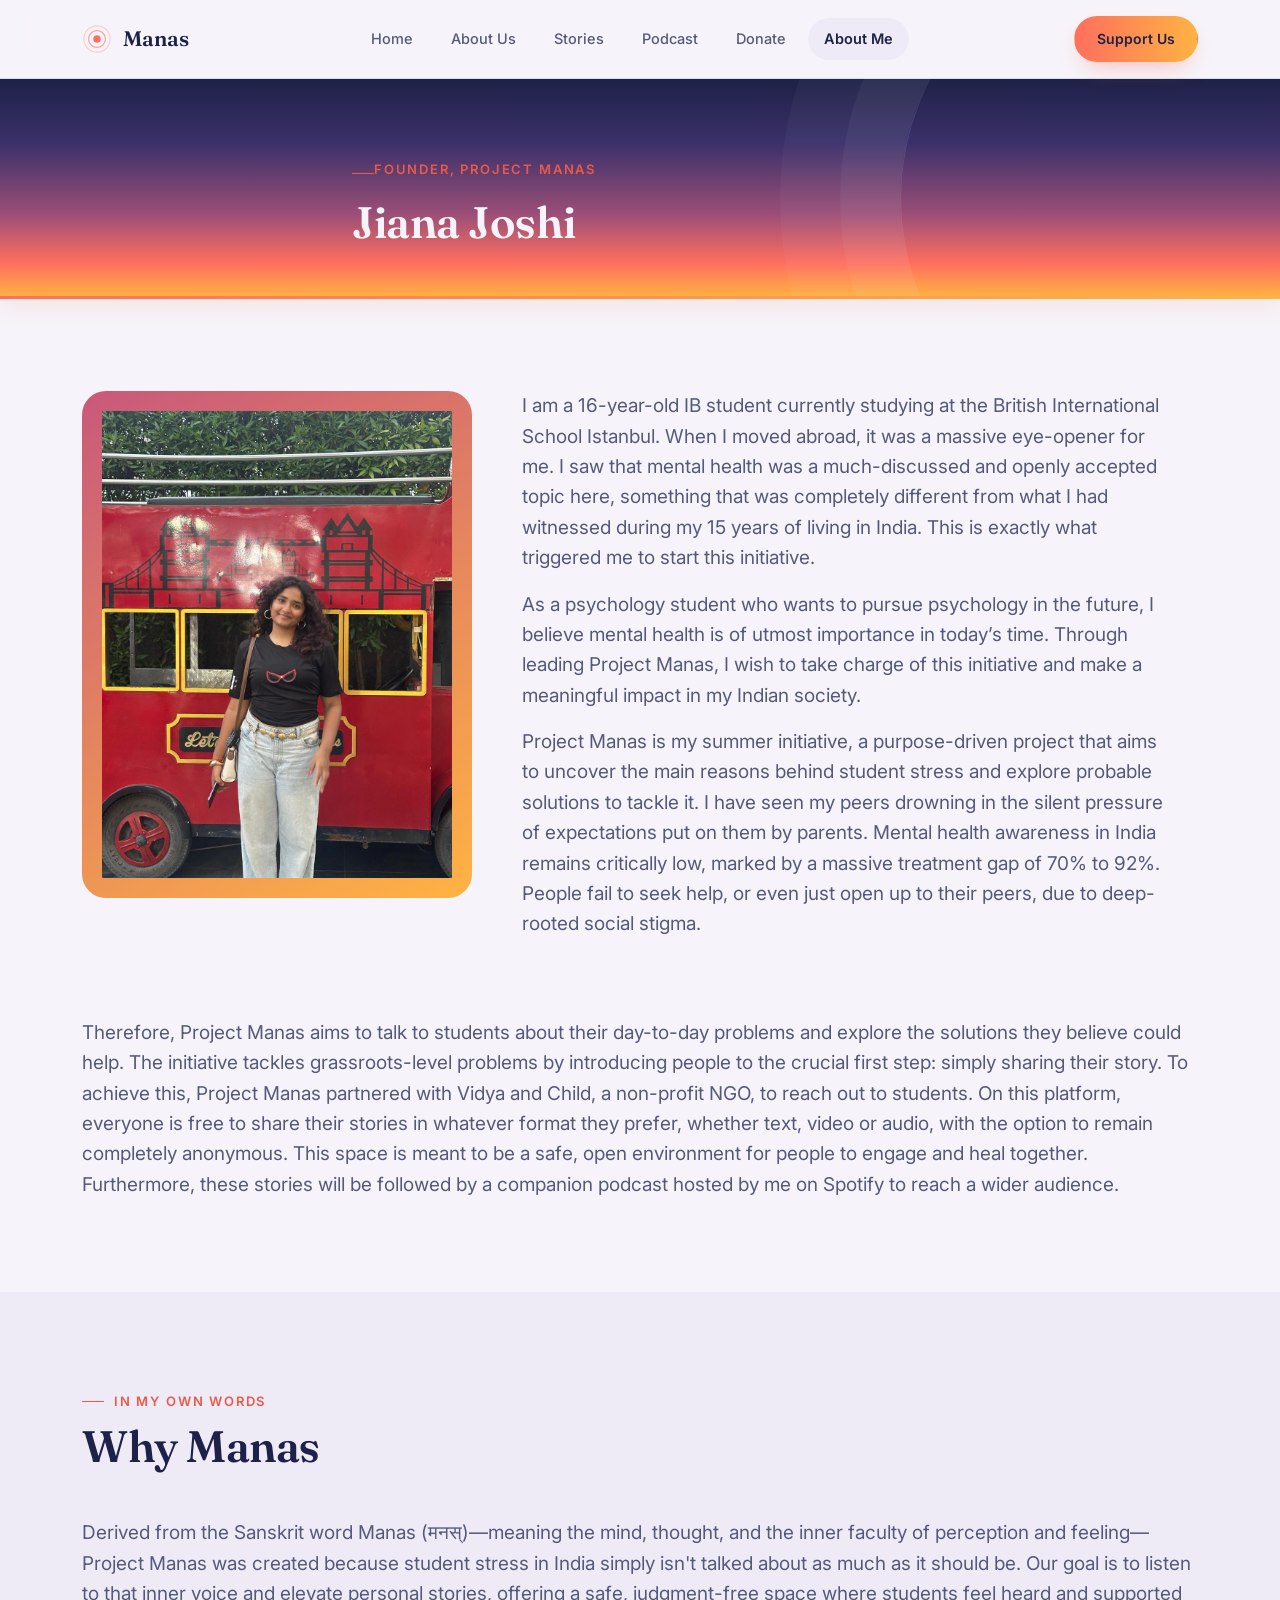
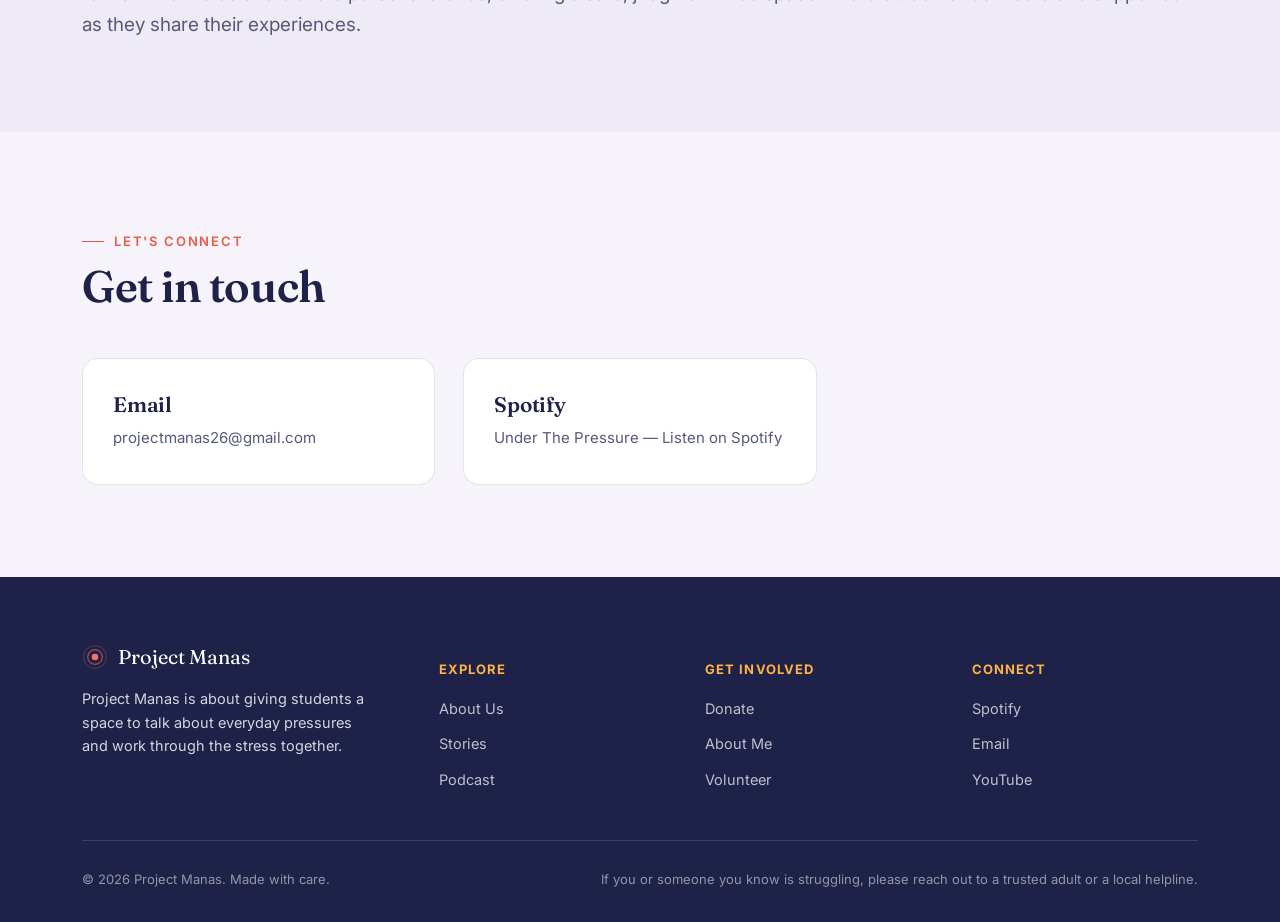
==== commit 0b3e468c: "Update Spotify link and description in about-me.html" ====
--- a/about-me.html
+++ b/about-me.html
@@ -113,12 +113,11 @@
         <h3>Email</h3>
         <p class="mt-8" style="color:var(--text-soft);"><!-- CONTENT --> projectmanas26@gmail.com</p>
       </a>
-      <a href="#" class="pillar">
+      <a href="https://open.spotify.com/show/6CI9x08W6Eq0ewhfBQoJZ8" target="_blank" rel="noopener" class="pillar">
         <h3>Spotify</h3>
-        <p class="mt-8" style="color:var(--text-soft);"><!-- CONTENT --> @handle</p>
+       <p class="mt-8" style="color:var(--text-soft);">Under The Pressure — Listen on Spotify</p>
       </a>
-     
-    </div>
+   </div>
   </div>
 </section>
 
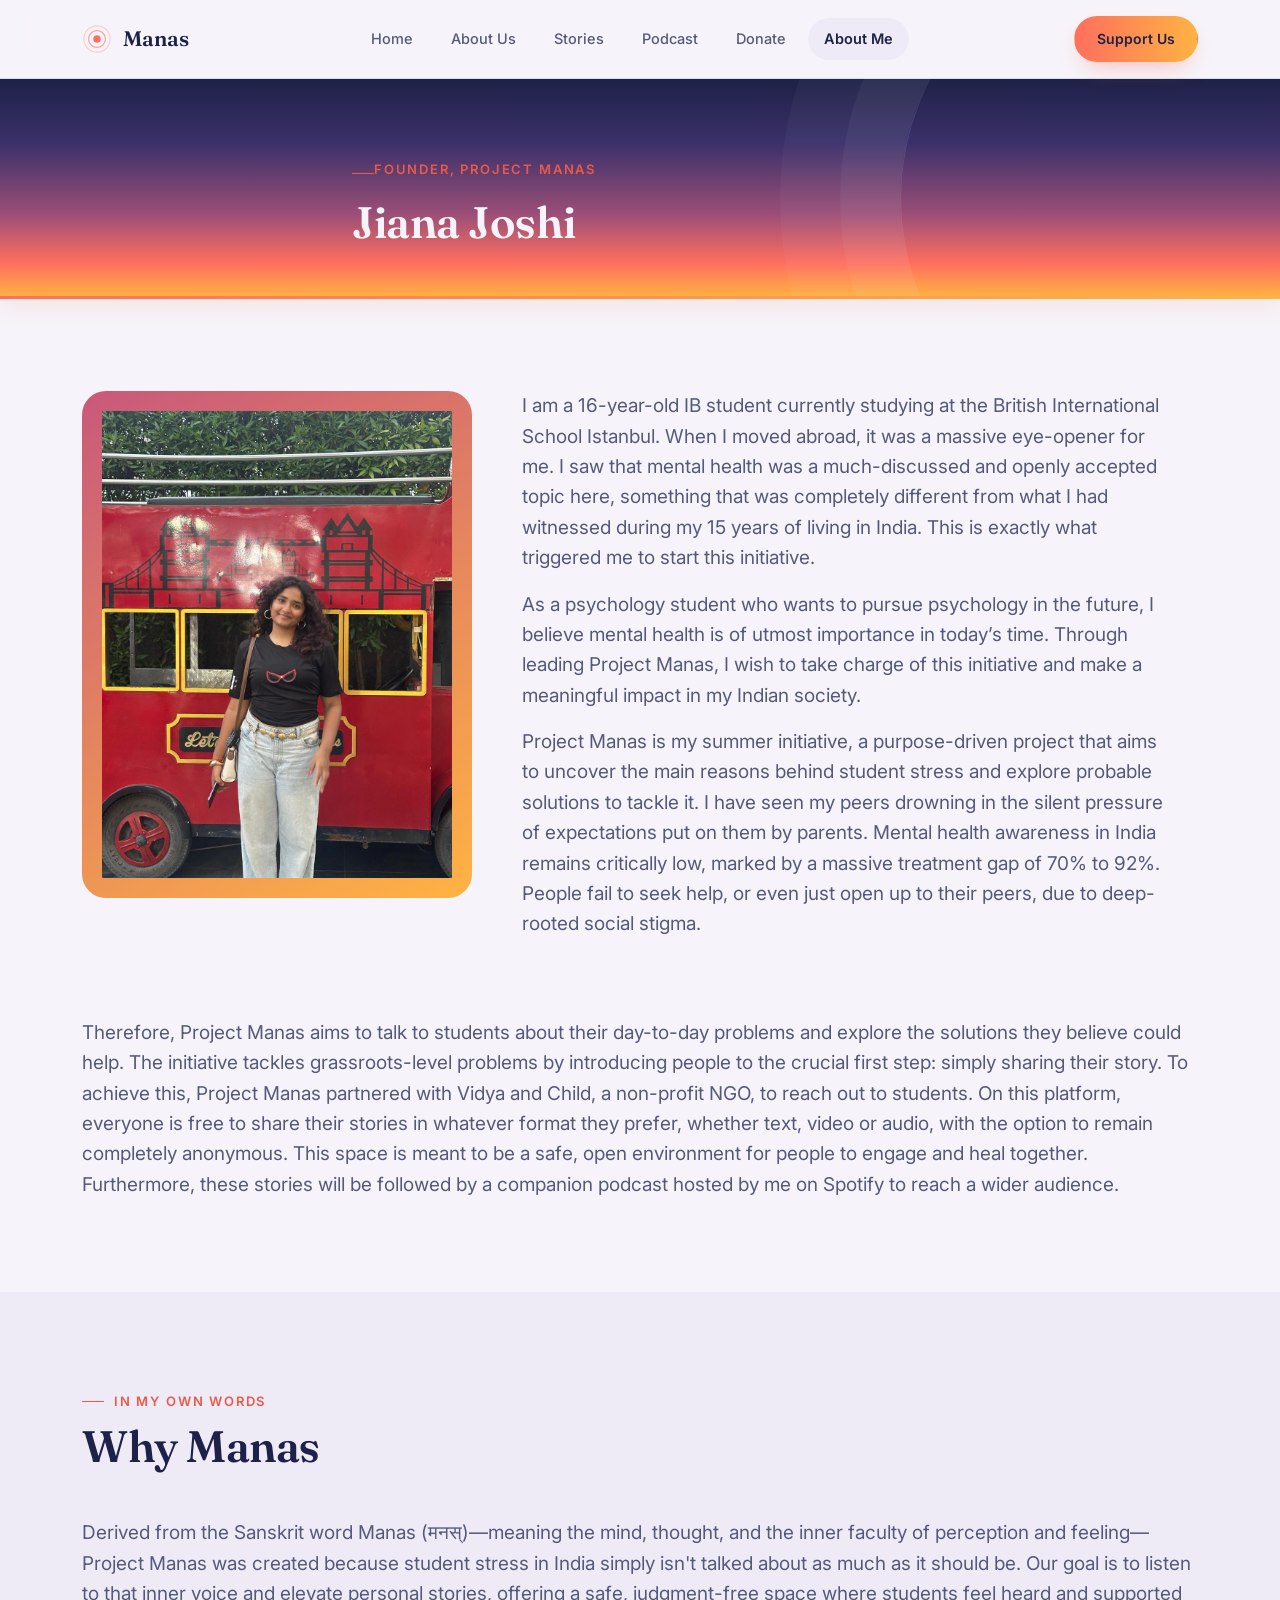
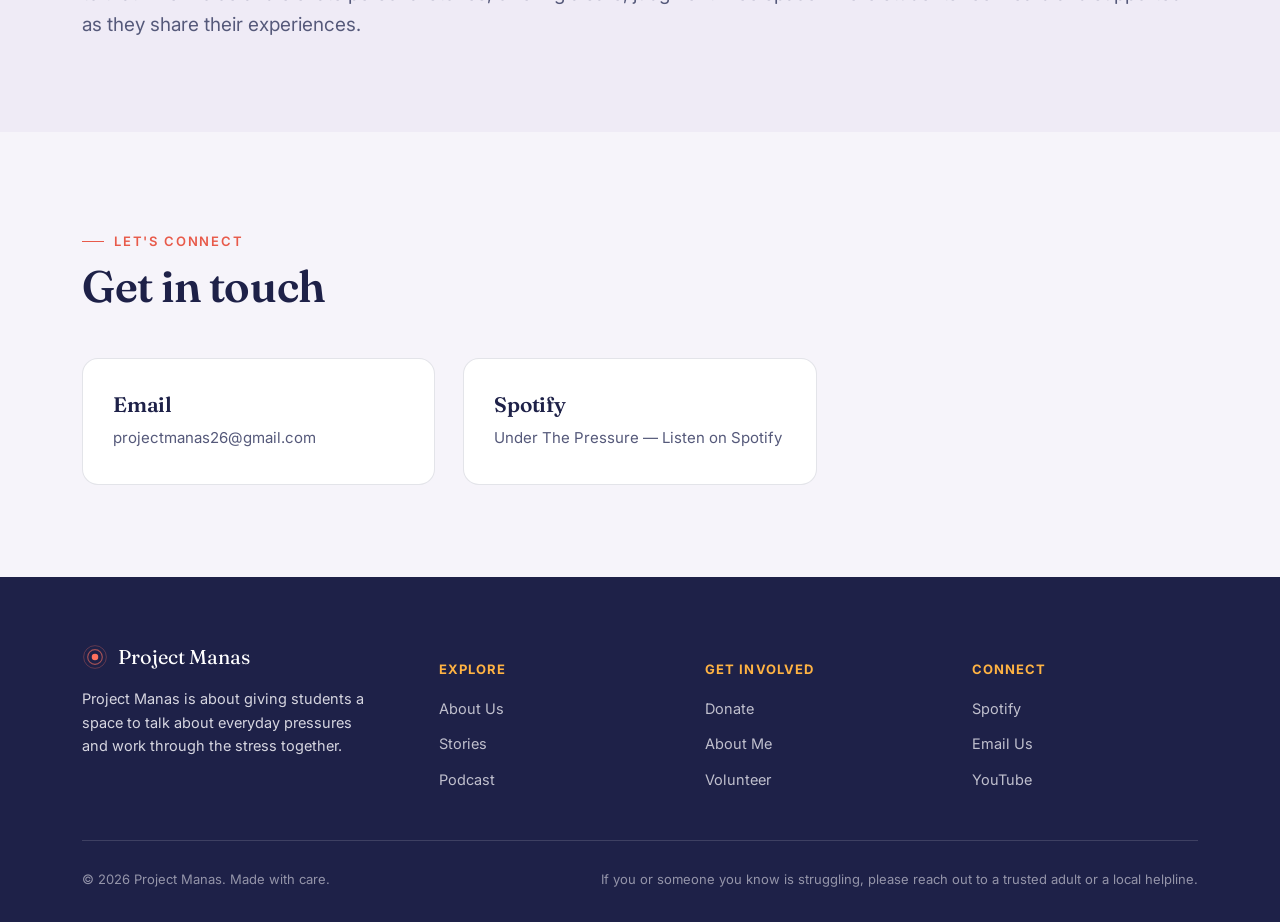
==== commit bb0d78a0: "Update about-me.html" ====
--- a/about-me.html
+++ b/about-me.html
@@ -157,9 +157,9 @@
       <div class="footer-col">
         <h4>Connect</h4>
         <ul>
-          <li><a href="#">Spotify</a></li>
-          <li><a href="#">Email</a></li>
-          <li><a href="#">YouTube</a></li>
+          <li><a href="https://open.spotify.com/show/6CI9x08W6Eq0ewhfBQoJZ8">Spotify</a></li>
+          <li><a href="mailto:projectmanas26@gmail.com">Email Us</a></li>
+          <li><a href="www.youtube.com/@ProjectManas-b1o">YouTube</a></li>
         </ul>
       </div>
     </div>
